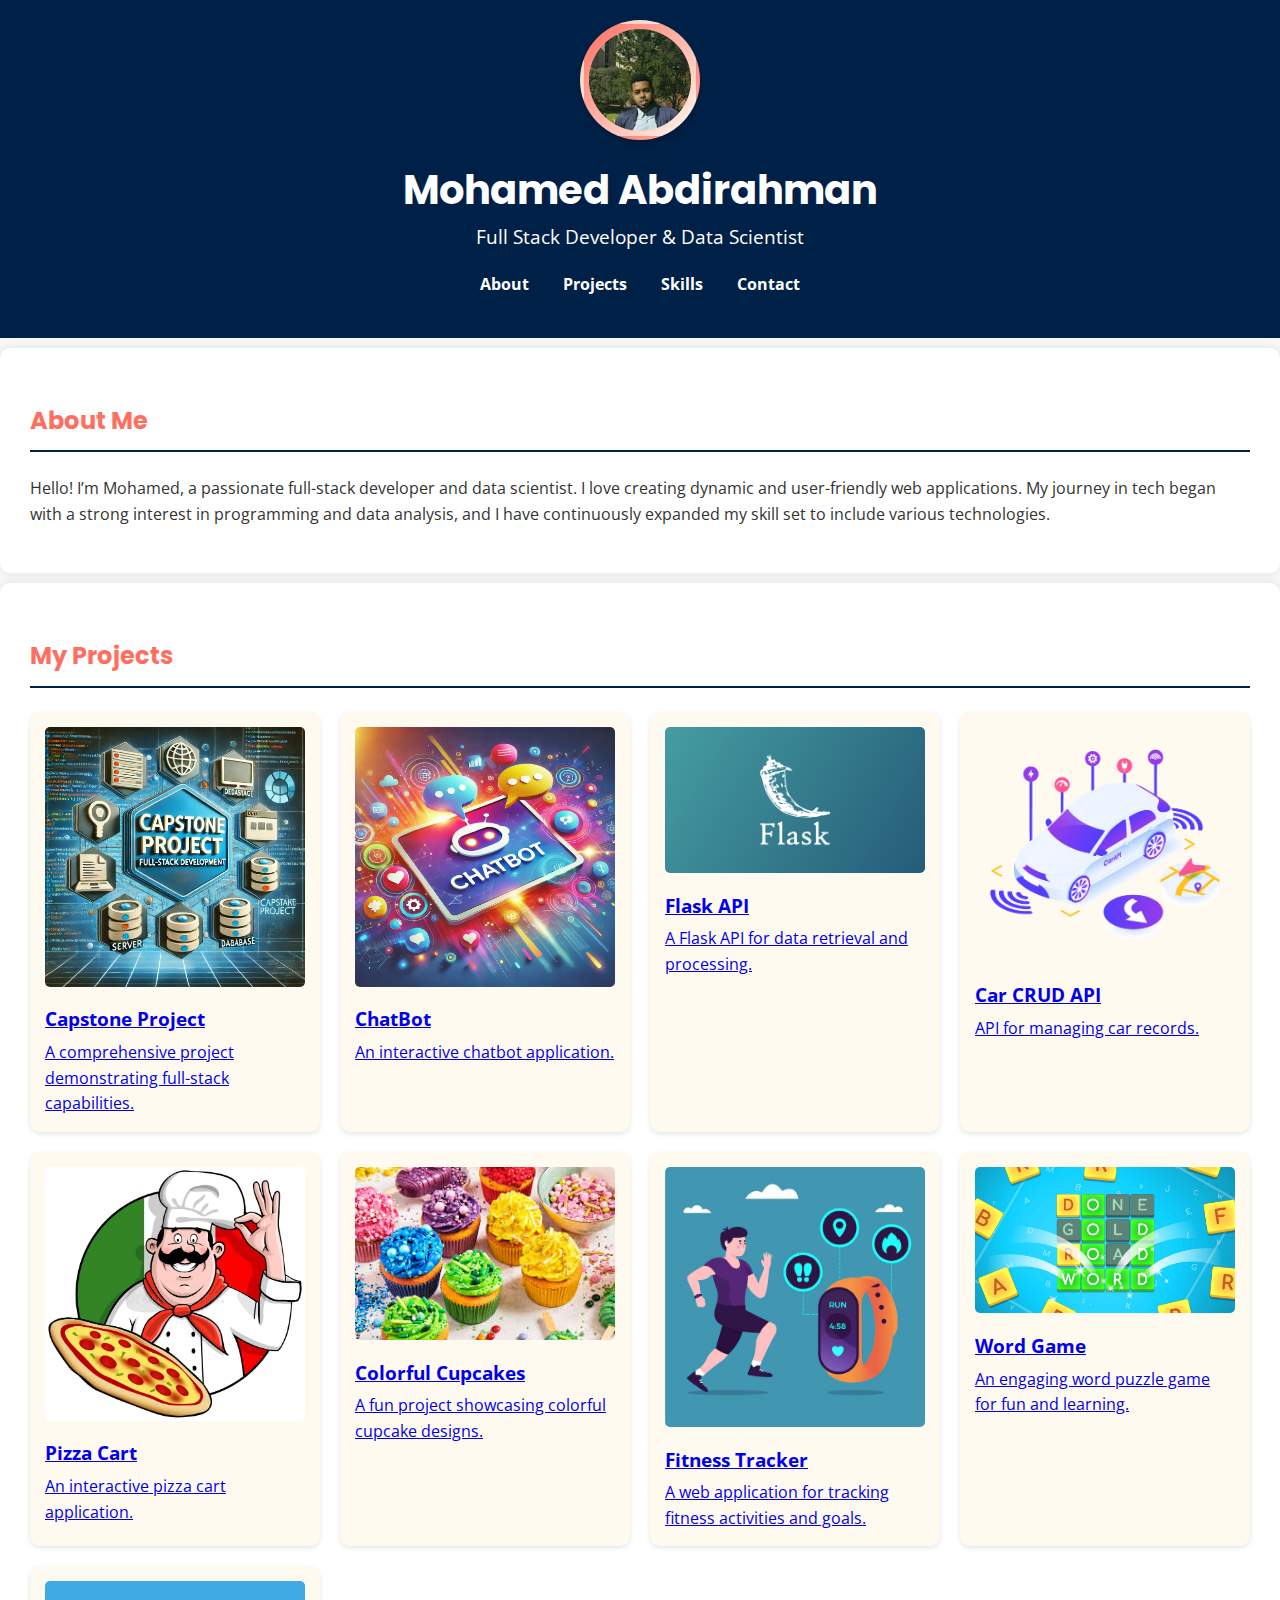
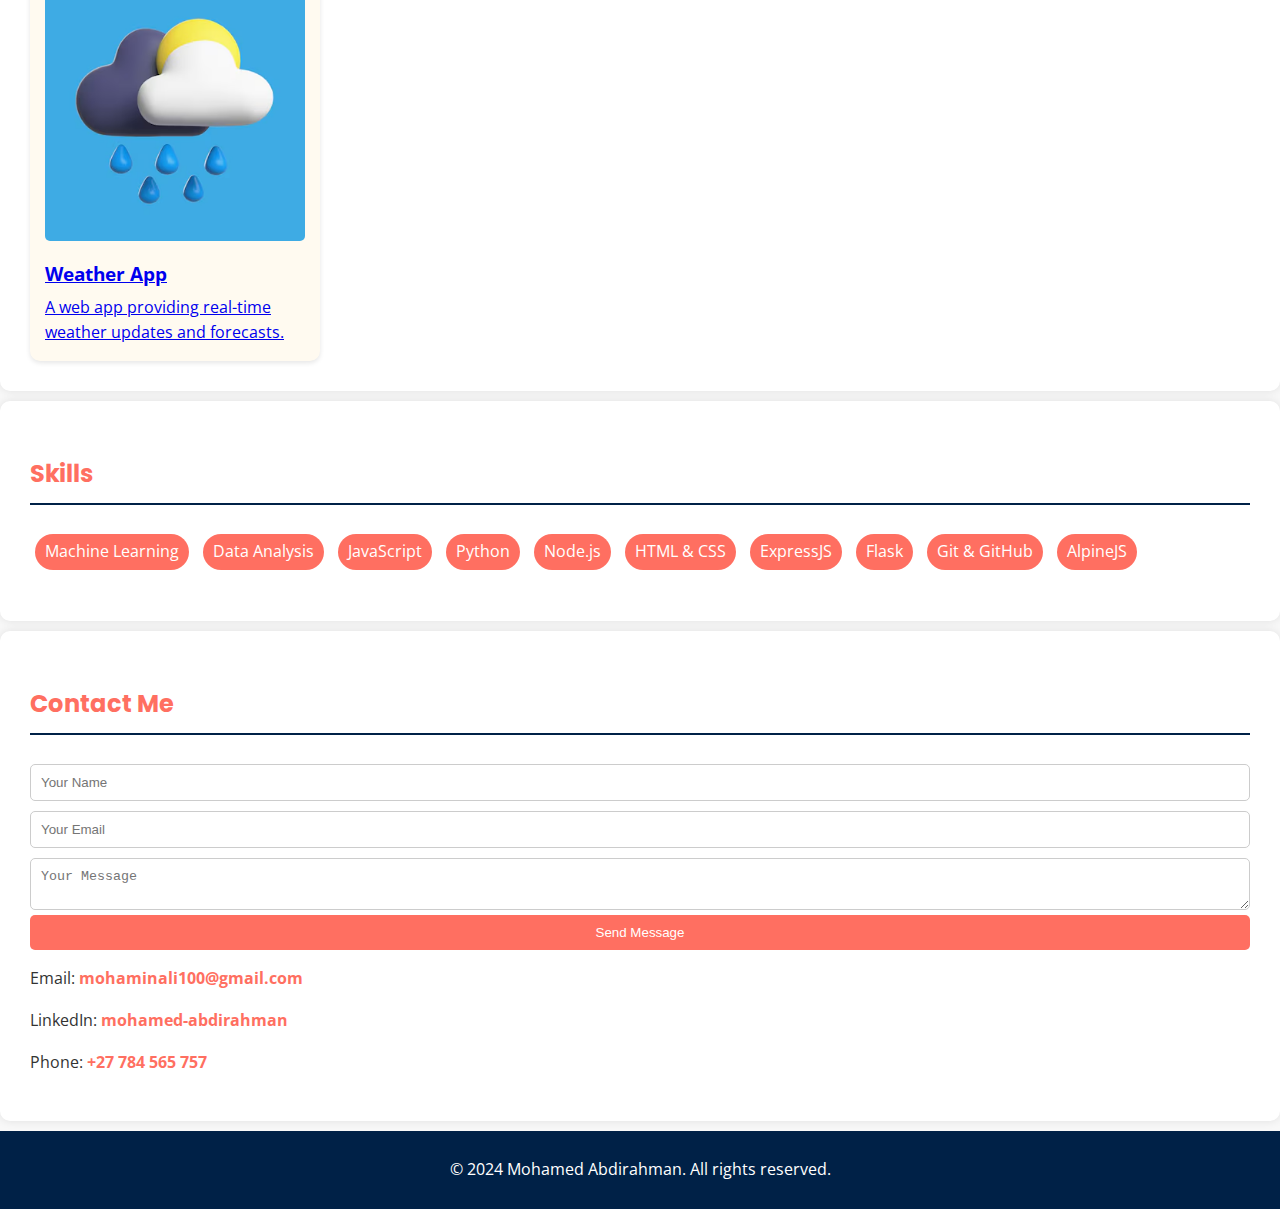
==== index.html @ c0a74cf6 "first commit" ====
<!DOCTYPE html>
<html lang="en">
<head>
    <meta charset="UTF-8">
    <meta name="viewport" content="width=device-width, initial-scale=1.0">
    <title>My Portfolio</title>
    <link href="https://fonts.googleapis.com/css2?family=Open+Sans:wght@400&family=Poppins:wght@600&display=swap" rel="stylesheet">
    <link rel="stylesheet" href="/public/styles.css">
    <link rel="stylesheet" href="https://cdnjs.cloudflare.com/ajax/libs/font-awesome/6.0.0-beta3/css/all.min.css" integrity="sha384-k6RqeWeci5ZR/Lv4MR0sA0FfDOMgZIHjEn9IMK3M8G4gI4VRk1q6rH6mE0vTR7D" crossorigin="anonymous">
</head>
<body>
    <header>
        <img src="/public/image.jpg" alt="Profile Image" class="profile-image"> <!-- Updated path -->
        <h1>Mohamed Abdirahman</h1>
        <h2>Full Stack Developer & Data Scientist</h2>
        <nav>
            <ul>
                <li><a href="#about">About</a></li>
                <li><a href="#projects">Projects</a></li>
                <li><a href="#skills">Skills</a></li>
                <li><a href="#contact">Contact</a></li>
            </ul>
        </nav>
    </header>

    <section id="about">
        <h3>About Me</h3>
        <p>Hello! I’m Mohamed, a passionate full-stack developer and data scientist. I love creating dynamic and user-friendly web applications. My journey in tech began with a strong interest in programming and data analysis, and I have continuously expanded my skill set to include various technologies.</p>
    </section>

    <section id="projects">
        <h3>My Projects</h3>
        <div class="project-container">
            <div class="project-card">
                <img src="/public/dementia.webp" alt="Capstone Project">
                <a href="https://github.com/mohamedcodingpro/Capstone_Project">
                    <h4>Capstone Project</h4>
                    <p>A comprehensive project demonstrating full-stack capabilities.</p>
                </a>
            </div>
            <div class="project-card">
                <img src="/public/chatbot.webp" alt="ChatBot">
                <a href="https://github.com/mohamedcodingpro/ChatBot">
                    <h4>ChatBot</h4>
                    <p>An interactive chatbot application.</p>
                </a>
            </div>
            <div class="project-card">
                <img src="/public/flask.webp" alt="Flask API">
                <a href="https://github.com/mohamedcodingpro/flask_api_dem">
                    <h4>Flask API</h4>
                    <p>A Flask API for data retrieval and processing.</p>
                </a>
            </div>
            <div class="project-card">
                <img src="/public/car.png" alt="Car CRUD API">
                <a href="https://github.com/mohamedcodingpro/Car-CRUD-API-Application">
                    <h4>Car CRUD API</h4>
                    <p>API for managing car records.</p>
                </a>
            </div>
            <div class="project-card">
                <img src="/public/pizza.webp" alt="Pizza Cart">
                <a href="https://github.com/mohamedcodingpro/Pizza-cart-withAPI">
                    <h4>Pizza Cart</h4>
                    <p>An interactive pizza cart application.</p>
                </a>
            </div>
            <div class="project-card">
                <img src="/public/cake.jfif" alt="Colorful Cupcakes">
                <a href="https://github.com/mohamedcodingpro/colorful-cupcakes">
                    <h4>Colorful Cupcakes</h4>
                    <p>A fun project showcasing colorful cupcake designs.</p>
                </a>
            </div>
            <!-- New Projects -->
            <div class="project-card">
                <img src="/public/fit.avif" alt="Fitness Tracker">
                <a href="https://github.com/mohamedcodingpro/Fitness_Tracker">
                    <h4>Fitness Tracker</h4>
                    <p>A web application for tracking fitness activities and goals.</p>
                </a>
            </div>
            <div class="project-card">
                <img src="/public/word.jfif" alt="Word Game">
                <a href="https://github.com/mohamedcodingpro/Word_Game">
                    <h4>Word Game</h4>
                    <p>An engaging word puzzle game for fun and learning.</p>
                </a>
            </div>
            <div class="project-card">
                <img src="/public/weather.avif" alt="Weather App">
                <a href="https://github.com/mohamedcodingpro/Weather_App">
                    <h4>Weather App</h4>
                    <p>A web app providing real-time weather updates and forecasts.</p>
                </a>
            </div>
        </div>
    </section>

    <section id="skills">
        <h3>Skills</h3>
        <ul class="skills-list">
            <li><i class="fas fa-robot"></i> Machine Learning</li>
            <li><i class="fas fa-chart-line"></i> Data Analysis</li>
            <li><i class="fas fa-code"></i> JavaScript</li>
            <li><i class="fas fa-python"></i> Python</li>
            <li><i class="fab fa-node"></i> Node.js</li>
            <li><i class="fab fa-html5"></i> HTML & CSS</li>
            <li><i class="fas fa-server"></i> ExpressJS</li>
            <li><i class="fas fa-flask"></i> Flask</li>
            <li><i class="fab fa-git"></i> Git & GitHub</li>
            <li><i class="fas fa-layer-group"></i> AlpineJS</li>
        </ul>
    </section>

    <section id="contact">
        <h3>Contact Me</h3>
        <form action="mailto:mohaminali100@gmail.com" method="post" enctype="text/plain">
            <input type="text" name="name" placeholder="Your Name" required>
            <input type="email" name="email" placeholder="Your Email" required>
            <textarea name="message" placeholder="Your Message" required></textarea>
            <button type="submit">Send Message</button>
        </form>
        <div class="contact-info">
            <p><i class="fas fa-envelope"></i> Email: <a href="mailto:mohaminali100@gmail.com">mohaminali100@gmail.com</a></p>
            <p><i class="fab fa-linkedin"></i> LinkedIn: <a href="https://www.linkedin.com/in/mohamed-abdirahman-897898302/">mohamed-abdirahman</a></p>
            <p><i class="fas fa-phone"></i> Phone: <a href="tel:+27784565757">+27 784 565 757</a></p>
        </div>
    </section>

    <footer>
        <p>&copy; 2024 Mohamed Abdirahman. All rights reserved.</p>
    </footer>
</body>
</html>
---- public/styles.css ----
* {
    box-sizing: border-box;
}

body {
    font-family: 'Open Sans', sans-serif; /* Primary font for body */
    margin: 0;
    padding: 0;
    background-color: #F8F8F8; /* Light gray background */
    color: #333; /* Dark gray text */
    line-height: 1.6; /* Improved readability */
}

header {
    background: #002147; /* Dark navy header */
    color: white;
    padding: 20px 0;
    text-align: center;
}

header img.profile-image {
    width: 120px; /* Adjust as needed */
    height: 120px; /* Maintain aspect ratio */
    border-radius: 50%; /* Circular image */
    margin-bottom: 10px; /* Space below the image */
    border: 4px solid transparent; /* Transparent border */
    box-shadow: 0 4px 8px rgba(0, 0, 0, 0.2); /* Subtle shadow */
    padding: 5px; /* Padding inside the border */
    background: linear-gradient(135deg, #FF6F61, #FFFAF0); /* Gradient background */
}

header h1 {
    margin: 0;
    font-size: 2.5em;
    font-family: 'Poppins', sans-serif; /* Font for the header */
}

header h2 {
    margin: 0;
    font-size: 1.2em;
    font-weight: normal;
}

nav {
    margin: 20px 0;
}

nav ul {
    list-style: none;
    padding: 0;
}

nav ul li {
    display: inline;
    margin: 0 15px;
}

nav ul li a {
    color: white;
    text-decoration: none;
    font-weight: bold;
    transition: color 0.3s; /* Smooth color transition */
}

nav ul li a:hover {
    text-decoration: underline;
    color: #FF6F61; /* Change color on hover */
}

section {
    padding: 30px; /* Increased padding */
    margin: 10px 0;
    background: white; /* White background for sections */
    border-radius: 10px; /* More rounded corners */
    box-shadow: 0 0 10px rgba(0, 0, 0, 0.1);
}

h3 {
    color: #FF6F61; /* Soft coral for section headers */
    border-bottom: 2px solid #002147; /* Border in navy */
    padding-bottom: 10px;
    font-family: 'Poppins', sans-serif; /* Font for section headers */
    font-size: 1.5em; /* Increased header size */
}

.project-container {
    display: grid;
    grid-template-columns: repeat(auto-fill, minmax(250px, 1fr));
    gap: 20px;
}

.project-card {
    background: #FFFAF0; /* Light cream background for project cards */
    padding: 15px;
    border-radius: 10px; /* More rounded corners */
    box-shadow: 0 2px 5px rgba(0, 0, 0, 0.1);
    transition: transform 0.2s, box-shadow 0.2s; /* Smooth scale and shadow effect */
}

.project-card:hover {
    transform: scale(1.02); /* Scale up on hover */
    box-shadow: 0 4px 10px rgba(0, 0, 0, 0.2); /* Deeper shadow on hover */
}

.project-card img {
    width: 100%;
    height: auto;
    border-radius: 5px;
}

.project-card h4 {
    margin: 10px 0 5px;
    font-size: 1.2em; /* Increased font size for project titles */
}

.project-card p {
    margin: 0;
}

.skills-list {
    list-style: none;
    padding: 0;
}

.skills-list li {
    background: #FF6F61; /* Coral for skill badges */
    color: white;
    padding: 5px 10px;
    border-radius: 20px;
    display: inline-block;
    margin: 5px;
    transition: background 0.3s; /* Smooth background transition */
}

.skills-list li:hover {
    background: #FF4C4C; /* Darker coral on hover */
}

form {
    display: flex;
    flex-direction: column;
}

form input,
form textarea {
    margin: 5px 0;
    padding: 10px;
    border: 1px solid #ccc;
    border-radius: 5px;
    transition: border 0.3s; /* Smooth border color transition */
}

form input:focus,
form textarea:focus {
    border: 1px solid #FF6F61; /* Highlight border on focus */
}

form button {
    padding: 10px;
    border: none;
    background: #FF6F61; /* Button color */
    color: white;
    border-radius: 5px;
    cursor: pointer;
    transition: background 0.3s; /* Smooth background transition */
}

form button:hover {
    background: #FF4C4C; /* Darker coral on hover */
}

.contact-info {
    margin-top: 10px;
}

.contact-info p a {
    color: #FF6F61; /* Coral color for links */
    text-decoration: none; /* Remove underline */
    font-weight: bold; /* Bold links */
    transition: color 0.3s; /* Smooth color transition */
}

.contact-info p a:hover {
    text-decoration: underline; /* Underline on hover */
    color: #FF4C4C; /* Darker coral on hover */
}

footer {
    background: #002147; /* Dark navy footer */
    color: white;
    text-align: center;
    padding: 10px 0;
}
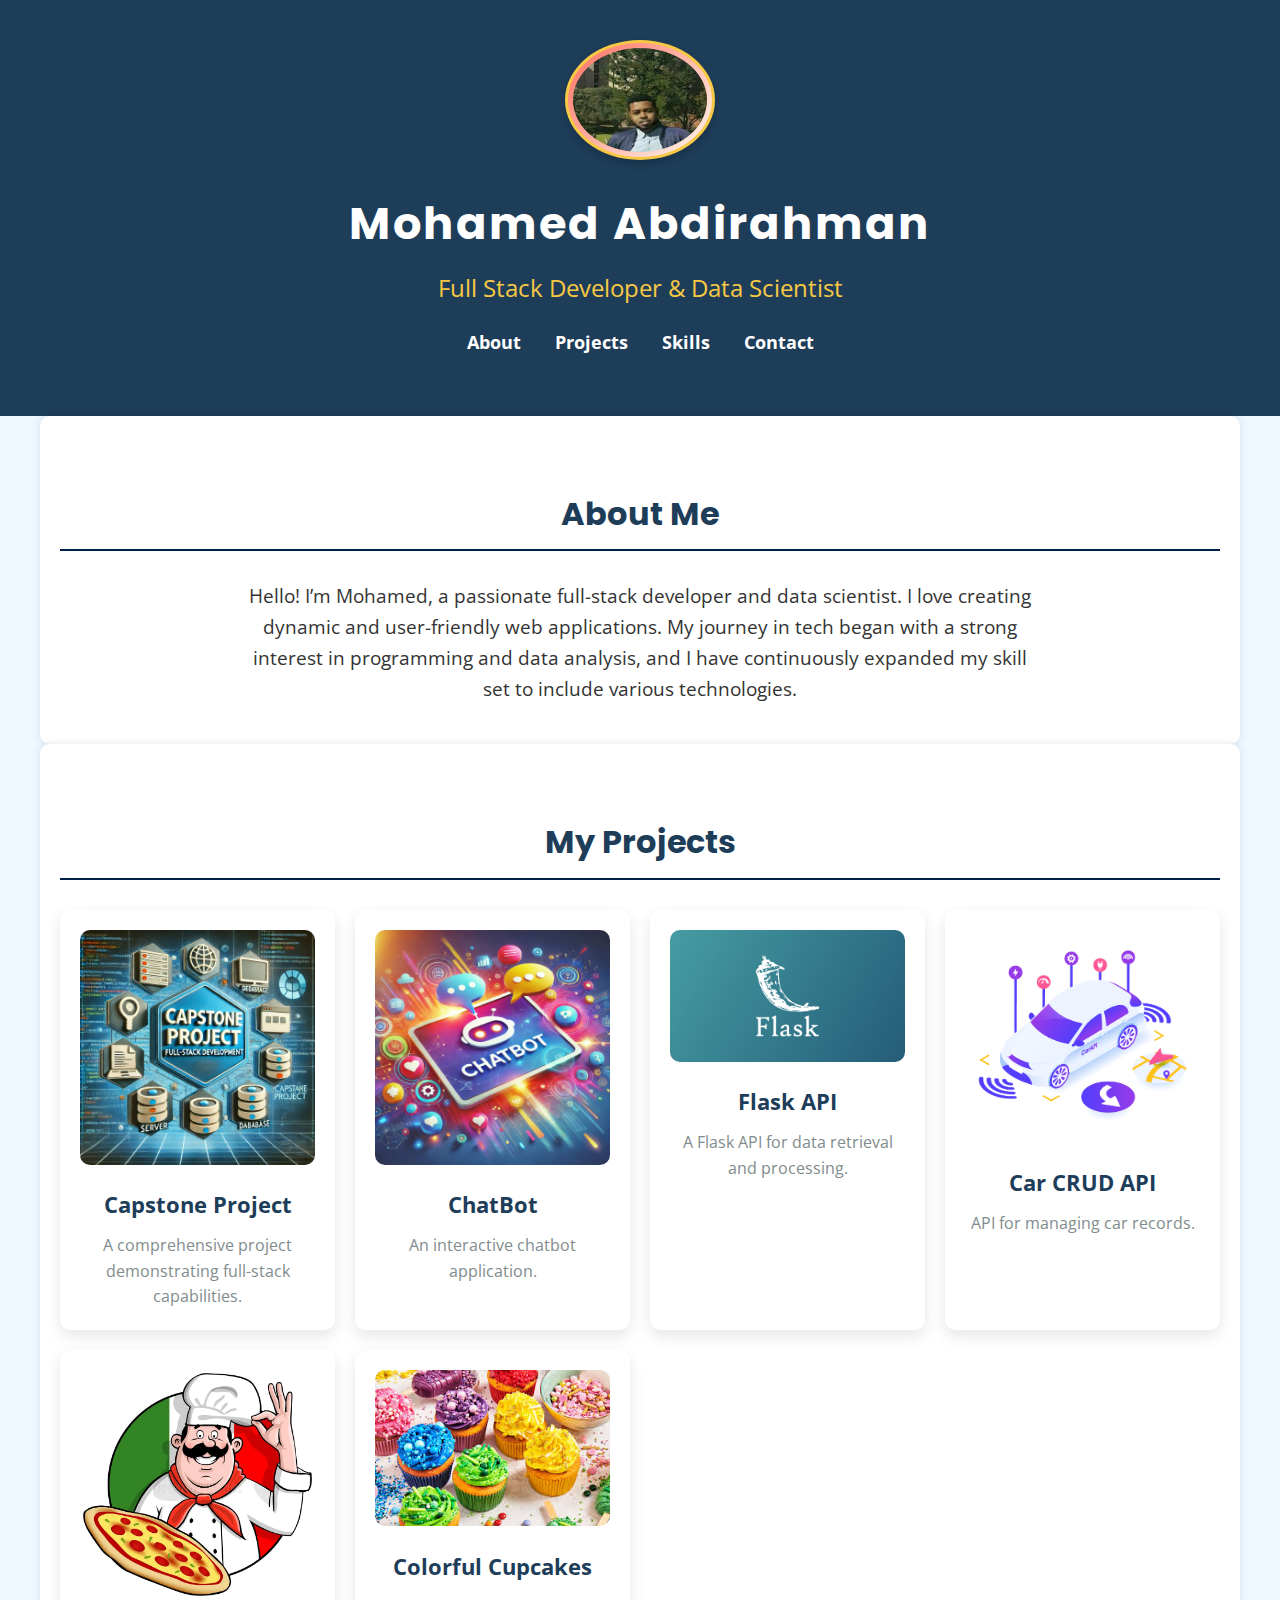
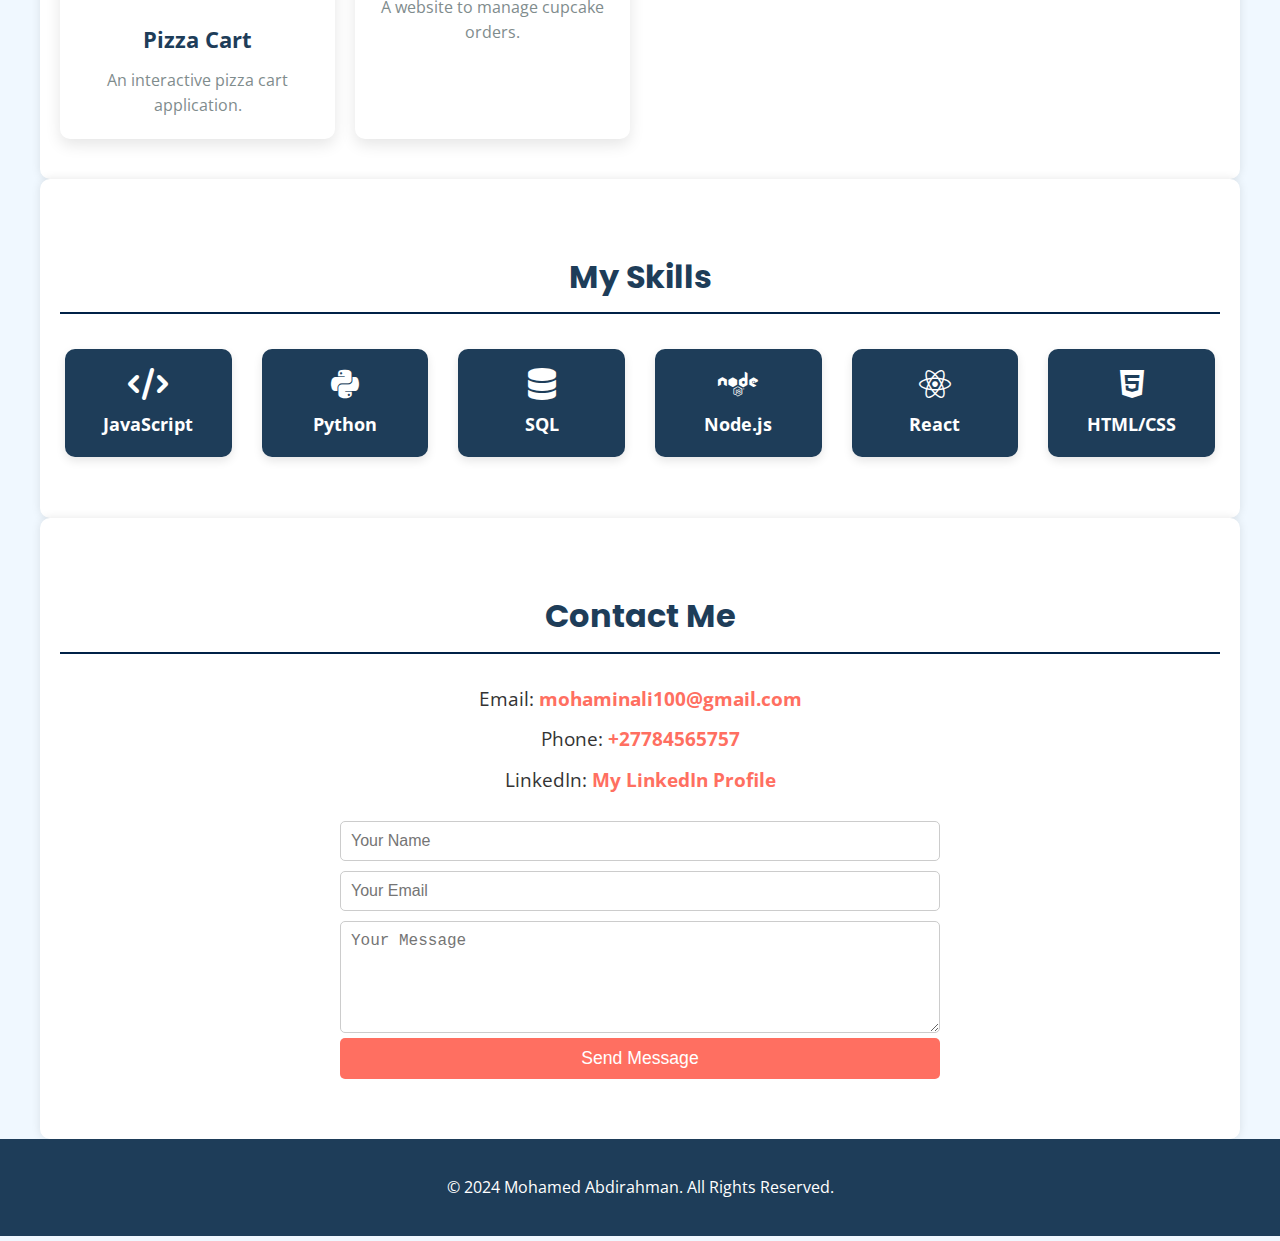
==== commit 07d68fb8: "first commit" ====
--- a/index.html
+++ b/index.html
@@ -1,16 +1,231 @@
 <!DOCTYPE html>
 <html lang="en">
+
 <head>
     <meta charset="UTF-8">
     <meta name="viewport" content="width=device-width, initial-scale=1.0">
     <title>My Portfolio</title>
-    <link href="https://fonts.googleapis.com/css2?family=Open+Sans:wght@400&family=Poppins:wght@600&display=swap" rel="stylesheet">
-    <link rel="stylesheet" href="/public/styles.css">
-    <link rel="stylesheet" href="https://cdnjs.cloudflare.com/ajax/libs/font-awesome/6.0.0-beta3/css/all.min.css" integrity="sha384-k6RqeWeci5ZR/Lv4MR0sA0FfDOMgZIHjEn9IMK3M8G4gI4VRk1q6rH6mE0vTR7D" crossorigin="anonymous">
+    <link href="https://fonts.googleapis.com/css2?family=Open+Sans:wght@400&family=Poppins:wght@600&display=swap"
+        rel="stylesheet">
+    <link rel="stylesheet" href="https://cdnjs.cloudflare.com/ajax/libs/font-awesome/6.0.0-beta3/css/all.min.css">
+    <link rel="stylesheet" href="styles.css">
+    <style>
+        body {
+            font-family: 'Open Sans', sans-serif;
+            background-color: #f0f8ff;
+            margin: 0;
+            padding: 0;
+            color: #333;
+        }
+
+        header {
+            text-align: center;
+            background-color: #1e3d59;
+            color: white;
+            padding: 40px 0;
+        }
+
+        header h1 {
+            font-family: 'Poppins', sans-serif;
+            font-size: 2.8rem;
+            letter-spacing: 2px;
+        }
+
+        header h2 {
+            font-size: 1.5rem;
+            color: #f7c844;
+            margin-top: 10px;
+        }
+
+        header img.profile-image {
+            width: 150px;
+            border-radius: 50%;
+            margin-bottom: 20px;
+            border: 3px solid #f7c844;
+        }
+
+        nav ul {
+            list-style-type: none;
+            padding: 0;
+        }
+
+        nav ul li {
+            display: inline-block;
+            margin: 0 15px;
+        }
+
+        nav ul li a {
+            color: white;
+            text-decoration: none;
+            font-weight: bold;
+            font-size: 1.1rem;
+        }
+
+        nav ul li a:hover {
+            color: #f7c844;
+        }
+
+        section {
+            padding: 40px 20px;
+            max-width: 1200px;
+            margin: 0 auto;
+        }
+
+        h3 {
+            text-align: center;
+            font-size: 2rem;
+            margin-bottom: 30px;
+            color: #1e3d59;
+        }
+
+        /* About Section */
+        #about p {
+            text-align: center;
+            max-width: 800px;
+            margin: 0 auto;
+            font-size: 1.2rem;
+        }
+
+        /* Project Section */
+        .project-container {
+            display: grid;
+            grid-template-columns: repeat(auto-fit, minmax(250px, 1fr));
+            gap: 20px;
+        }
+
+        .project-card {
+            background-color: #fff;
+            border-radius: 10px;
+            box-shadow: 0 6px 15px rgba(0, 0, 0, 0.1);
+            text-align: center;
+            padding: 20px;
+            transition: transform 0.3s ease, box-shadow 0.3s ease;
+        }
+
+        .project-card img {
+            max-width: 100%;
+            border-radius: 10px;
+        }
+
+        .project-card:hover {
+            transform: scale(1.05);
+            box-shadow: 0 8px 20px rgba(0, 0, 0, 0.15);
+        }
+
+        .project-card h4 {
+            margin: 15px 0 10px;
+            font-size: 1.4rem;
+            color: #1e3d59;
+        }
+
+        .project-card p {
+            font-size: 1rem;
+            color: #7f8c8d;
+        }
+
+        .project-card a {
+            text-decoration: none;
+            color: inherit;
+        }
+
+        /* Skills Section */
+        .skills-list {
+            display: grid;
+            grid-template-columns: repeat(auto-fit, minmax(150px, 1fr));
+            gap: 20px;
+            list-style-type: none;
+            padding: 0;
+            text-align: center;
+        }
+
+        .skills-list li {
+            background-color: #1e3d59;
+            padding: 1.2rem;
+            border-radius: 10px;
+            box-shadow: 0 4px 10px rgba(0, 0, 0, 0.1);
+            transition: background-color 0.3s ease, transform 0.3s ease;
+            color: white;
+        }
+
+        .skills-list li:hover {
+            background-color: #f7c844;
+            transform: scale(1.05);
+            color: #1e3d59;
+        }
+
+        .skills-list li i {
+            font-size: 2rem;
+            margin-bottom: 10px;
+        }
+
+        .skills-list li p {
+            margin: 0;
+            font-weight: bold;
+            font-size: 1.1rem;
+        }
+
+        /* Contact Section */
+        .contact-info {
+            text-align: center;
+        }
+
+        .contact-info p {
+            font-size: 1.2rem;
+            margin: 10px 0;
+        }
+
+        .contact-info a {
+            color: #f7c844;
+            text-decoration: none;
+            font-weight: bold;
+        }
+
+        .contact-info a:hover {
+            text-decoration: underline;
+        }
+
+        form {
+            max-width: 600px;
+            margin: 20px auto;
+            text-align: center;
+        }
+
+        input,
+        textarea {
+            width: 100%;
+            padding: 15px;
+            margin: 10px 0;
+            border-radius: 5px;
+            border: 1px solid #ccc;
+            font-size: 1rem;
+        }
+
+        button {
+            background-color: #f7c844;
+            color: #1e3d59;
+            padding: 15px 30px;
+            border: none;
+            border-radius: 5px;
+            font-size: 1.1rem;
+            cursor: pointer;
+        }
+
+        button:hover {
+            background-color: #e2ac22;
+        }
+
+        footer {
+            text-align: center;
+            padding: 20px;
+            background-color: #1e3d59;
+            color: white;
+        }
+    </style>
 </head>
+
 <body>
     <header>
-        <img src="/public/image.jpg" alt="Profile Image" class="profile-image"> <!-- Updated path -->
+        <img src="./image.jpg" alt="Profile Image" class="profile-image">
         <h1>Mohamed Abdirahman</h1>
         <h2>Full Stack Developer & Data Scientist</h2>
         <nav>
@@ -32,105 +247,98 @@
         <h3>My Projects</h3>
         <div class="project-container">
             <div class="project-card">
-                <img src="/public/dementia.webp" alt="Capstone Project">
+                <img src="./dementia.webp" alt="Capstone Project">
                 <a href="https://github.com/mohamedcodingpro/Capstone_Project">
                     <h4>Capstone Project</h4>
                     <p>A comprehensive project demonstrating full-stack capabilities.</p>
                 </a>
             </div>
             <div class="project-card">
-                <img src="/public/chatbot.webp" alt="ChatBot">
+                <img src="./chatbot.webp" alt="ChatBot">
                 <a href="https://github.com/mohamedcodingpro/ChatBot">
                     <h4>ChatBot</h4>
                     <p>An interactive chatbot application.</p>
                 </a>
             </div>
             <div class="project-card">
-                <img src="/public/flask.webp" alt="Flask API">
+                <img src="./flask.webp" alt="Flask API">
                 <a href="https://github.com/mohamedcodingpro/flask_api_dem">
                     <h4>Flask API</h4>
                     <p>A Flask API for data retrieval and processing.</p>
                 </a>
             </div>
             <div class="project-card">
-                <img src="/public/car.png" alt="Car CRUD API">
+                <img src="./car.png" alt="Car CRUD API">
                 <a href="https://github.com/mohamedcodingpro/Car-CRUD-API-Application">
                     <h4>Car CRUD API</h4>
                     <p>API for managing car records.</p>
                 </a>
             </div>
             <div class="project-card">
-                <img src="/public/pizza.webp" alt="Pizza Cart">
+                <img src="./pizza.webp" alt="Pizza Cart">
                 <a href="https://github.com/mohamedcodingpro/Pizza-cart-withAPI">
                     <h4>Pizza Cart</h4>
                     <p>An interactive pizza cart application.</p>
                 </a>
             </div>
             <div class="project-card">
-                <img src="/public/cake.jfif" alt="Colorful Cupcakes">
+                <img src="./cake.jfif" alt="Colorful Cupcakes">
                 <a href="https://github.com/mohamedcodingpro/colorful-cupcakes">
                     <h4>Colorful Cupcakes</h4>
-                    <p>A fun project showcasing colorful cupcake designs.</p>
-                </a>
-            </div>
-            <!-- New Projects -->
-            <div class="project-card">
-                <img src="/public/fit.avif" alt="Fitness Tracker">
-                <a href="https://github.com/mohamedcodingpro/Fitness_Tracker">
-                    <h4>Fitness Tracker</h4>
-                    <p>A web application for tracking fitness activities and goals.</p>
-                </a>
-            </div>
-            <div class="project-card">
-                <img src="/public/word.jfif" alt="Word Game">
-                <a href="https://github.com/mohamedcodingpro/Word_Game">
-                    <h4>Word Game</h4>
-                    <p>An engaging word puzzle game for fun and learning.</p>
-                </a>
-            </div>
-            <div class="project-card">
-                <img src="/public/weather.avif" alt="Weather App">
-                <a href="https://github.com/mohamedcodingpro/Weather_App">
-                    <h4>Weather App</h4>
-                    <p>A web app providing real-time weather updates and forecasts.</p>
+                    <p>A website to manage cupcake orders.</p>
                 </a>
             </div>
         </div>
     </section>
 
     <section id="skills">
-        <h3>Skills</h3>
+        <h3>My Skills</h3>
         <ul class="skills-list">
-            <li><i class="fas fa-robot"></i> Machine Learning</li>
-            <li><i class="fas fa-chart-line"></i> Data Analysis</li>
-            <li><i class="fas fa-code"></i> JavaScript</li>
-            <li><i class="fas fa-python"></i> Python</li>
-            <li><i class="fab fa-node"></i> Node.js</li>
-            <li><i class="fab fa-html5"></i> HTML & CSS</li>
-            <li><i class="fas fa-server"></i> ExpressJS</li>
-            <li><i class="fas fa-flask"></i> Flask</li>
-            <li><i class="fab fa-git"></i> Git & GitHub</li>
-            <li><i class="fas fa-layer-group"></i> AlpineJS</li>
+            <li>
+                <i class="fas fa-code"></i>
+                <p>JavaScript</p>
+            </li>
+            <li>
+                <i class="fab fa-python"></i>
+                <p>Python</p>
+            </li>
+            <li>
+                <i class="fas fa-database"></i>
+                <p>SQL</p>
+            </li>
+            <li>
+                <i class="fab fa-node"></i>
+                <p>Node.js</p>
+            </li>
+            <li>
+                <i class="fab fa-react"></i>
+                <p>React</p>
+            </li>
+            <li>
+                <i class="fab fa-html5"></i>
+                <p>HTML/CSS</p>
+            </li>
         </ul>
     </section>
 
     <section id="contact">
         <h3>Contact Me</h3>
-        <form action="mailto:mohaminali100@gmail.com" method="post" enctype="text/plain">
+        <div class="contact-info">
+            <p>Email: <a href="mailto:mohaminali100@gmail.com">mohaminali100@gmail.com</a></p>
+            <p>Phone: <a href="tel:+1234567890">+27784565757</a></p>
+            <p>LinkedIn: <a href="https://www.linkedin.com/in/mohamed-abdirahman-897898302/">My LinkedIn Profile</a></p>
+        </div>
+        <form action="#" method="POST">
             <input type="text" name="name" placeholder="Your Name" required>
             <input type="email" name="email" placeholder="Your Email" required>
-            <textarea name="message" placeholder="Your Message" required></textarea>
+            <textarea name="message" placeholder="Your Message" rows="5" required></textarea>
             <button type="submit">Send Message</button>
         </form>
-        <div class="contact-info">
-            <p><i class="fas fa-envelope"></i> Email: <a href="mailto:mohaminali100@gmail.com">mohaminali100@gmail.com</a></p>
-            <p><i class="fab fa-linkedin"></i> LinkedIn: <a href="https://www.linkedin.com/in/mohamed-abdirahman-897898302/">mohamed-abdirahman</a></p>
-            <p><i class="fas fa-phone"></i> Phone: <a href="tel:+27784565757">+27 784 565 757</a></p>
-        </div>
     </section>
 
     <footer>
-        <p>&copy; 2024 Mohamed Abdirahman. All rights reserved.</p>
+        <p>&copy; 2024 Mohamed Abdirahman. All Rights Reserved.</p>
     </footer>
 </body>
+
 </html>
--- a/styles.css
+++ b/styles.css
@@ -0,0 +1,193 @@
+* {
+    box-sizing: border-box;
+}
+
+body {
+    font-family: 'Open Sans', sans-serif; /* Primary font for body */
+    margin: 0;
+    padding: 0;
+    background-color: #F8F8F8; /* Light gray background */
+    color: #333; /* Dark gray text */
+    line-height: 1.6; /* Improved readability */
+}
+
+header {
+    background: #002147; /* Dark navy header */
+    color: white;
+    padding: 20px 0;
+    text-align: center;
+}
+
+header img.profile-image {
+    width: 120px; /* Adjust as needed */
+    height: 120px; /* Maintain aspect ratio */
+    border-radius: 50%; /* Circular image */
+    margin-bottom: 10px; /* Space below the image */
+    border: 4px solid transparent; /* Transparent border */
+    box-shadow: 0 4px 8px rgba(0, 0, 0, 0.2); /* Subtle shadow */
+    padding: 5px; /* Padding inside the border */
+    background: linear-gradient(135deg, #FF6F61, #FFFAF0); /* Gradient background */
+}
+
+header h1 {
+    margin: 0;
+    font-size: 2.5em;
+    font-family: 'Poppins', sans-serif; /* Font for the header */
+}
+
+header h2 {
+    margin: 0;
+    font-size: 1.2em;
+    font-weight: normal;
+}
+
+nav {
+    margin: 20px 0;
+}
+
+nav ul {
+    list-style: none;
+    padding: 0;
+}
+
+nav ul li {
+    display: inline;
+    margin: 0 15px;
+}
+
+nav ul li a {
+    color: white;
+    text-decoration: none;
+    font-weight: bold;
+    transition: color 0.3s; /* Smooth color transition */
+}
+
+nav ul li a:hover {
+    text-decoration: underline;
+    color: #FF6F61; /* Change color on hover */
+}
+
+section {
+    padding: 30px; /* Increased padding */
+    margin: 10px 0;
+    background: white; /* White background for sections */
+    border-radius: 10px; /* More rounded corners */
+    box-shadow: 0 0 10px rgba(0, 0, 0, 0.1);
+}
+
+h3 {
+    color: #FF6F61; /* Soft coral for section headers */
+    border-bottom: 2px solid #002147; /* Border in navy */
+    padding-bottom: 10px;
+    font-family: 'Poppins', sans-serif; /* Font for section headers */
+    font-size: 1.5em; /* Increased header size */
+}
+
+.project-container {
+    display: grid;
+    grid-template-columns: repeat(auto-fill, minmax(250px, 1fr));
+    gap: 20px;
+}
+
+.project-card {
+    background: #FFFAF0; /* Light cream background for project cards */
+    padding: 15px;
+    border-radius: 10px; /* More rounded corners */
+    box-shadow: 0 2px 5px rgba(0, 0, 0, 0.1);
+    transition: transform 0.2s, box-shadow 0.2s; /* Smooth scale and shadow effect */
+}
+
+.project-card:hover {
+    transform: scale(1.02); /* Scale up on hover */
+    box-shadow: 0 4px 10px rgba(0, 0, 0, 0.2); /* Deeper shadow on hover */
+}
+
+.project-card img {
+    width: 100%;
+    height: auto;
+    border-radius: 5px;
+}
+
+.project-card h4 {
+    margin: 10px 0 5px;
+    font-size: 1.2em; /* Increased font size for project titles */
+}
+
+.project-card p {
+    margin: 0;
+}
+
+.skills-list {
+    list-style: none;
+    padding: 0;
+}
+
+.skills-list li {
+    background: #FF6F61; /* Coral for skill badges */
+    color: white;
+    padding: 5px 10px;
+    border-radius: 20px;
+    display: inline-block;
+    margin: 5px;
+    transition: background 0.3s; /* Smooth background transition */
+}
+
+.skills-list li:hover {
+    background: #FF4C4C; /* Darker coral on hover */
+}
+
+form {
+    display: flex;
+    flex-direction: column;
+}
+
+form input,
+form textarea {
+    margin: 5px 0;
+    padding: 10px;
+    border: 1px solid #ccc;
+    border-radius: 5px;
+    transition: border 0.3s; /* Smooth border color transition */
+}
+
+form input:focus,
+form textarea:focus {
+    border: 1px solid #FF6F61; /* Highlight border on focus */
+}
+
+form button {
+    padding: 10px;
+    border: none;
+    background: #FF6F61; /* Button color */
+    color: white;
+    border-radius: 5px;
+    cursor: pointer;
+    transition: background 0.3s; /* Smooth background transition */
+}
+
+form button:hover {
+    background: #FF4C4C; /* Darker coral on hover */
+}
+
+.contact-info {
+    margin-top: 10px;
+}
+
+.contact-info p a {
+    color: #FF6F61; /* Coral color for links */
+    text-decoration: none; /* Remove underline */
+    font-weight: bold; /* Bold links */
+    transition: color 0.3s; /* Smooth color transition */
+}
+
+.contact-info p a:hover {
+    text-decoration: underline; /* Underline on hover */
+    color: #FF4C4C; /* Darker coral on hover */
+}
+
+footer {
+    background: #002147; /* Dark navy footer */
+    color: white;
+    text-align: center;
+    padding: 10px 0;
+}
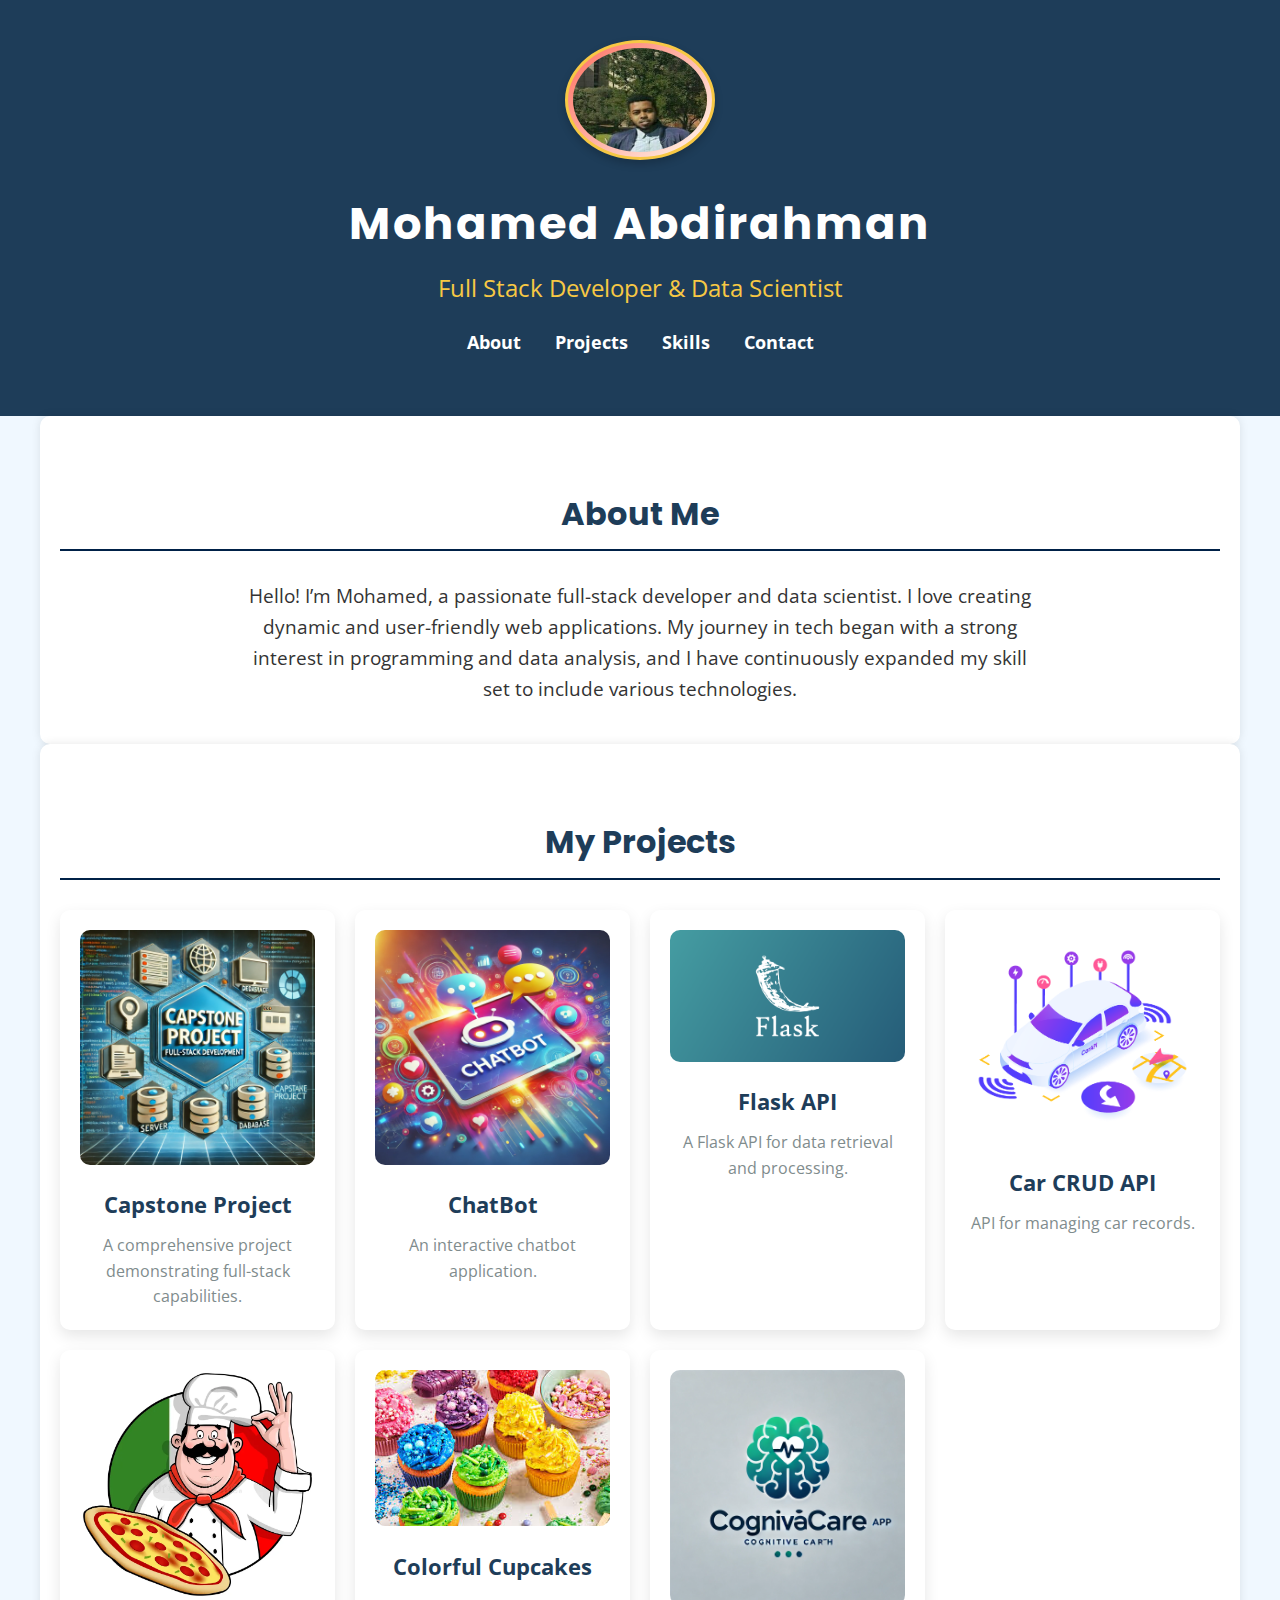
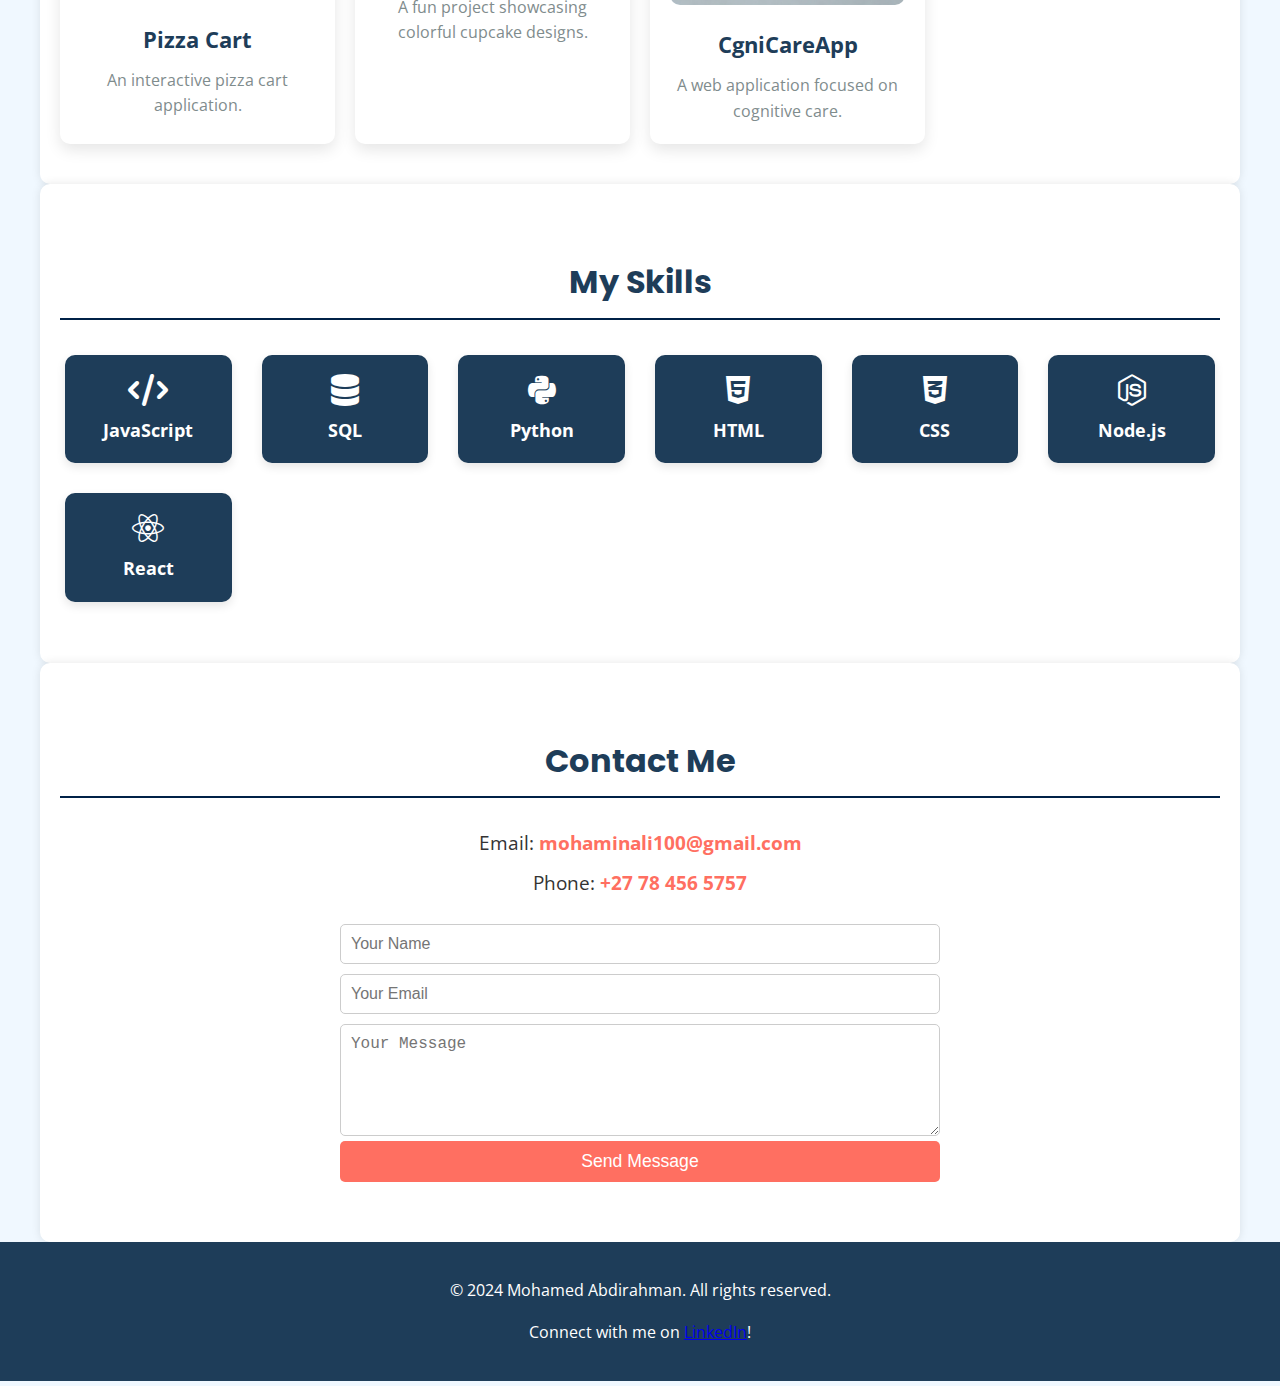
==== commit 52a5e4e1: "Describe the changes you made" ====
--- a/index.html
+++ b/index.html
@@ -5,8 +5,7 @@
     <meta charset="UTF-8">
     <meta name="viewport" content="width=device-width, initial-scale=1.0">
     <title>My Portfolio</title>
-    <link href="https://fonts.googleapis.com/css2?family=Open+Sans:wght@400&family=Poppins:wght@600&display=swap"
-        rel="stylesheet">
+    <link href="https://fonts.googleapis.com/css2?family=Open+Sans:wght@400&family=Poppins:wght@600&display=swap" rel="stylesheet">
     <link rel="stylesheet" href="https://cdnjs.cloudflare.com/ajax/libs/font-awesome/6.0.0-beta3/css/all.min.css">
     <link rel="stylesheet" href="styles.css">
     <style>
@@ -285,7 +284,14 @@
                 <img src="./cake.jfif" alt="Colorful Cupcakes">
                 <a href="https://github.com/mohamedcodingpro/colorful-cupcakes">
                     <h4>Colorful Cupcakes</h4>
-                    <p>A website to manage cupcake orders.</p>
+                    <p>A fun project showcasing colorful cupcake designs.</p>
+                </a>
+            </div>
+            <div class="project-card">
+                <img src="./cogni.webp" alt="CgniCareApp">
+                <a href="https://github.com/mohamedcodingpro/CgniCareApp">
+                    <h4>CgniCareApp</h4>
+                    <p>A web application focused on cognitive care.</p>
                 </a>
             </div>
         </div>
@@ -299,24 +305,28 @@
                 <p>JavaScript</p>
             </li>
             <li>
+                <i class="fas fa-database"></i>
+                <p>SQL</p>
+            </li>
+            <li>
                 <i class="fab fa-python"></i>
                 <p>Python</p>
             </li>
             <li>
-                <i class="fas fa-database"></i>
-                <p>SQL</p>
-            </li>
-            <li>
-                <i class="fab fa-node"></i>
+                <i class="fab fa-html5"></i>
+                <p>HTML</p>
+            </li>
+            <li>
+                <i class="fab fa-css3-alt"></i>
+                <p>CSS</p>
+            </li>
+            <li>
+                <i class="fab fa-node-js"></i>
                 <p>Node.js</p>
             </li>
             <li>
                 <i class="fab fa-react"></i>
                 <p>React</p>
-            </li>
-            <li>
-                <i class="fab fa-html5"></i>
-                <p>HTML/CSS</p>
             </li>
         </ul>
     </section>
@@ -325,10 +335,9 @@
         <h3>Contact Me</h3>
         <div class="contact-info">
             <p>Email: <a href="mailto:mohaminali100@gmail.com">mohaminali100@gmail.com</a></p>
-            <p>Phone: <a href="tel:+1234567890">+27784565757</a></p>
-            <p>LinkedIn: <a href="https://www.linkedin.com/in/mohamed-abdirahman-897898302/">My LinkedIn Profile</a></p>
+            <p>Phone: <a href="tel:+27784565757">+27 78 456 5757</a></p>
         </div>
-        <form action="#" method="POST">
+        <form action="mailto:mohaminali100@gmail.com" method="post" enctype="text/plain">
             <input type="text" name="name" placeholder="Your Name" required>
             <input type="email" name="email" placeholder="Your Email" required>
             <textarea name="message" placeholder="Your Message" rows="5" required></textarea>
@@ -337,7 +346,8 @@
     </section>
 
     <footer>
-        <p>&copy; 2024 Mohamed Abdirahman. All Rights Reserved.</p>
+        <p>&copy; 2024 Mohamed Abdirahman. All rights reserved.</p>
+        <p>Connect with me on <a href="https://www.linkedin.com/in/mohamed-abdirahman-897898302/">LinkedIn</a>!</p>
     </footer>
 </body>
 
